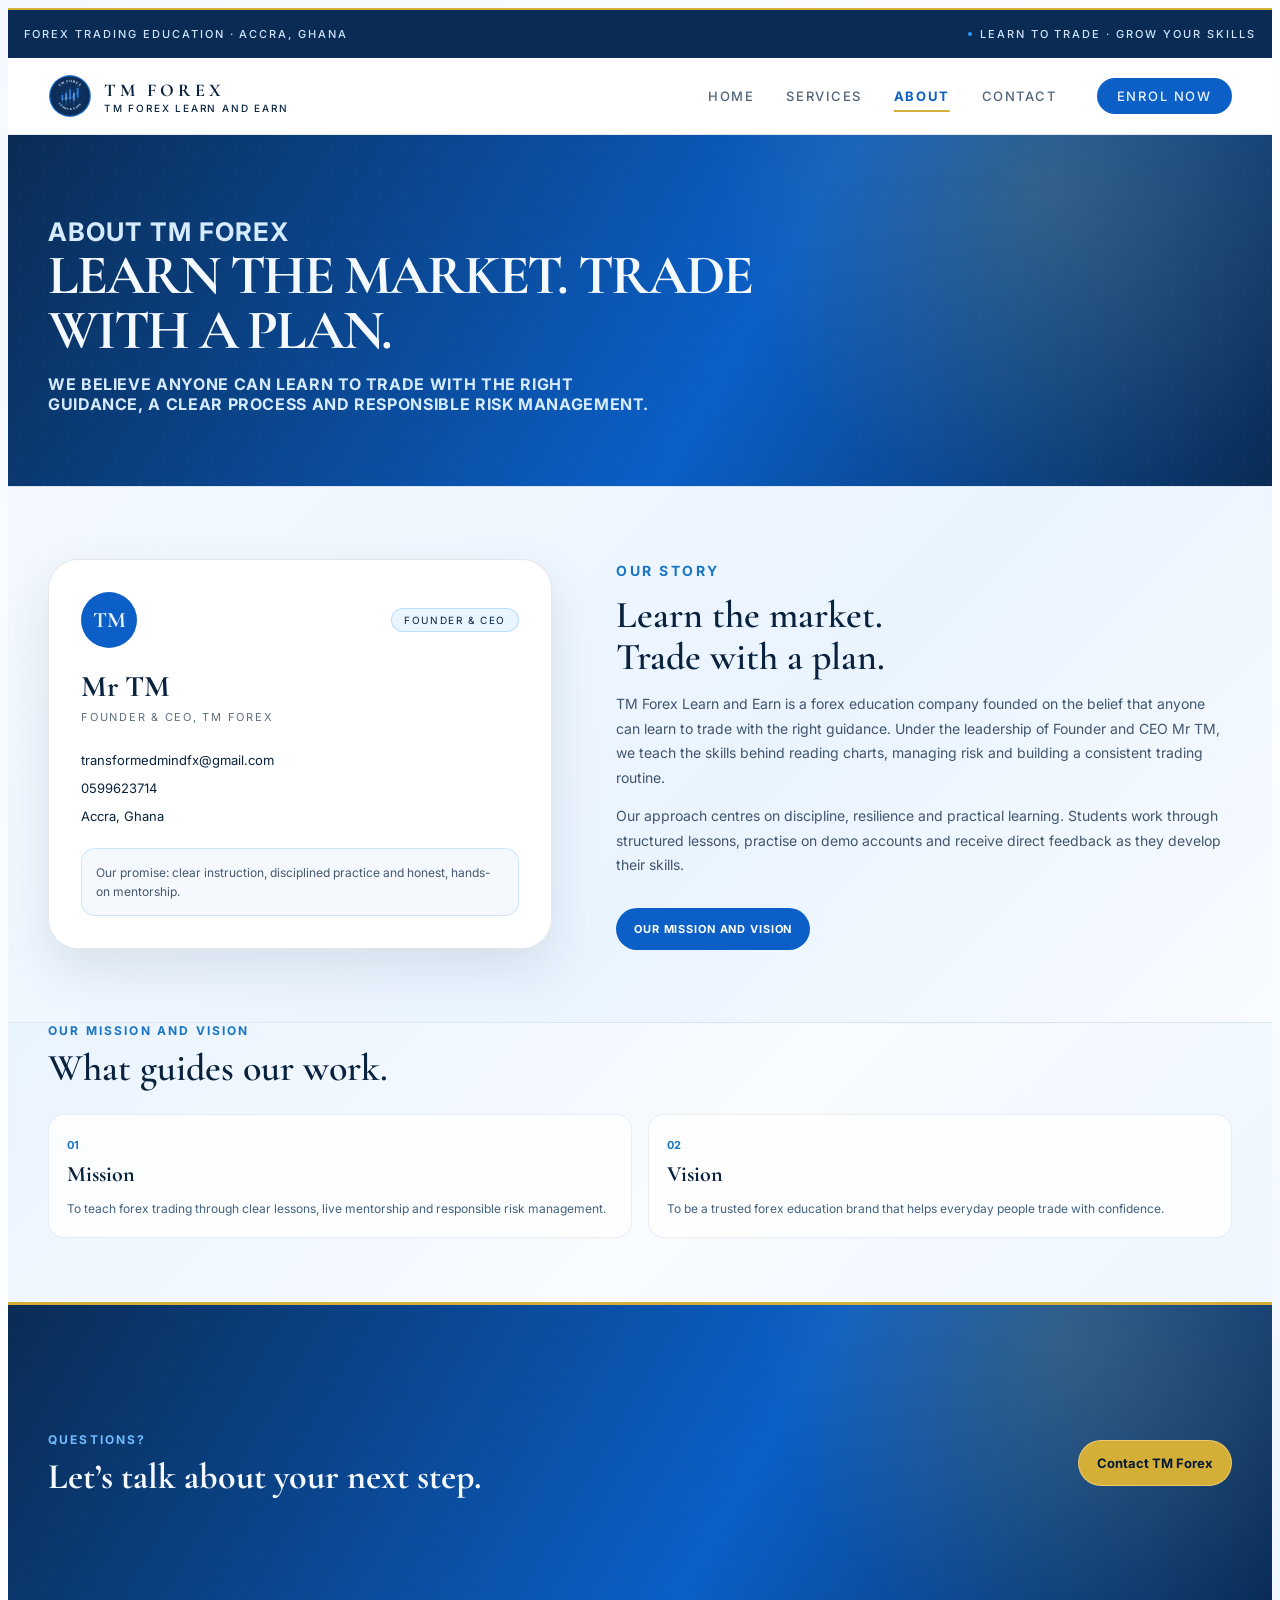
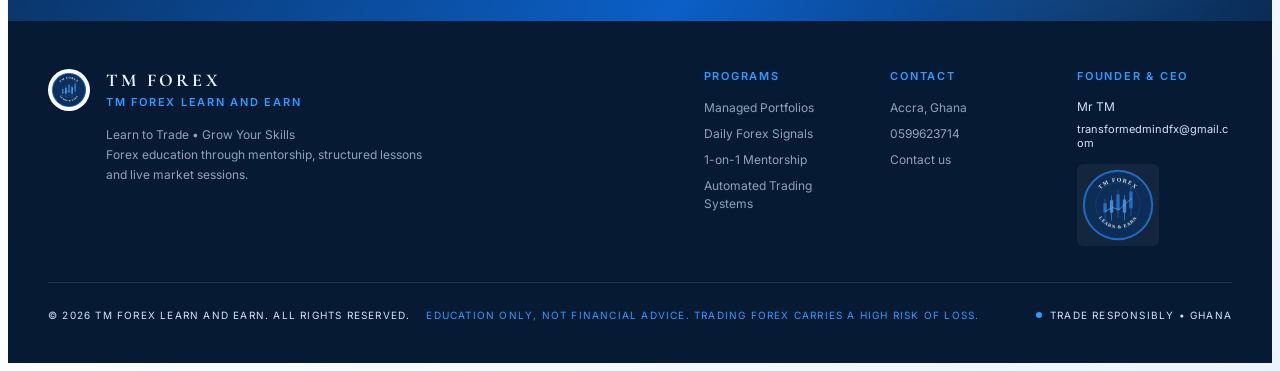
==== about.html @ 48d19f77 "Add files via upload" ====
<!doctype html>
<html lang="en">
<head>
  <meta charset="utf-8">
  <meta name="viewport" content="width=device-width, initial-scale=1">
  <meta name="description" content="Learn about TM Forex Learn and Earn, its mission and founder Mr TM.">
  <title>About TM Forex Learn and Earn</title>
  <link rel="preconnect" href="https://fonts.googleapis.com">
  <link rel="preconnect" href="https://fonts.gstatic.com" crossorigin>
  <link href="https://fonts.googleapis.com/css2?family=Cormorant+Garamond:wght@400;500;600;700&family=Inter:wght@400;500;600;700&display=swap" rel="stylesheet">
  <link rel="stylesheet" href="tm-forex-learn-and-earn.css">
</head>
<body class="tm-page tm-about-page">
  <div class="tm-page-topline">
    <span>Forex Trading Education · Accra, Ghana</span>
    <span class="tm-page-tagline">Learn to Trade · Grow Your Skills</span>
  </div>
  <header class="tm-page-header">
    <div class="tm-page-header-inner">
      <a class="tm-page-brand" href="tm-forex-learn-and-earn_1790678445563.html">
        <img src="tm-forex-logo.svg" alt="TM Forex logo">
        <span class="tm-page-brand-copy">
          <strong>TM FOREX</strong>
          <span>TM Forex Learn and Earn</span>
        </span>
      </a>
      <nav class="tm-page-nav" aria-label="Main navigation">
        <a href="tm-forex-learn-and-earn_1790678445563.html">Home</a>
        <a href="services.html">Services</a>
        <a href="about.html" aria-current="page">About</a>
        <a href="contact.html">Contact</a>
        <a class="tm-page-enrol" href="tm-forex-learn-and-earn_1790678445563.html#contact">Enrol Now</a>
      </nav>
      <details class="tm-mobile-menu">
        <summary aria-label="Open navigation">
          <span></span><span></span><span></span>
        </summary>
        <nav aria-label="Mobile navigation">
          <a href="tm-forex-learn-and-earn_1790678445563.html">Home</a>
          <a href="services.html">Services</a>
          <a href="about.html" aria-current="page">About</a>
          <a href="contact.html">Contact</a>
          <a href="tm-forex-learn-and-earn_1790678445563.html#contact">Enrol Now</a>
        </nav>
      </details>
    </div>
  </header>
  <main>
    <section class="tm-page-hero">
      <div class="tm-page-hero-inner">
        <p class="tm-page-kicker">About TM Forex</p>
        <h1>Learn the market. Trade with a plan.</h1>
        <p>We believe anyone can learn to trade with the right guidance, a clear process and responsible risk management.</p>
      </div>
    </section>
    <section class="tm-about-band" aria-labelledby="about-heading">
      <div class="tm-about-layout">
        <article class="tm-founder-card">
          <div class="tm-founder-topline">
            <span class="tm-founder-avatar">TM</span>
            <span class="tm-founder-tag">Founder &amp; CEO</span>
          </div>
          <h2>Mr TM</h2>
          <p class="tm-founder-role">Founder &amp; CEO, TM Forex</p>
          <div class="tm-founder-details">
            <a href="https://mail.google.com/mail/?view=cm&amp;fs=1&amp;to=transformedmindfx%40gmail.com" target="_blank" rel="noopener noreferrer">transformedmindfx@gmail.com</a>
            <a href="tel:+233599623714">0599623714</a>
            <span>Accra, Ghana</span>
          </div>
          <p class="tm-founder-promise">Our promise: clear instruction, disciplined practice and honest, hands-on mentorship.</p>
        </article>
        <div class="tm-about-copy">
          <p class="tm-page-kicker">Our story</p>
          <h2 class="tm-page-section-heading" id="about-heading">Learn the market.<br>Trade with a plan.</h2>
          <p>TM Forex Learn and Earn is a forex education company founded on the belief that anyone can learn to trade with the right guidance. Under the leadership of Founder and CEO Mr TM, we teach the skills behind reading charts, managing risk and building a consistent trading routine.</p>
          <p>Our approach centres on discipline, resilience and practical learning. Students work through structured lessons, practise on demo accounts and receive direct feedback as they develop their skills.</p>
          <a class="tm-about-mission-link" href="#mission-vision">Our Mission and Vision</a>
        </div>
      </div>
    </section>
    <section class="tm-about-values-band" id="mission-vision" aria-labelledby="mission-vision-heading">
      <div class="tm-about-values-inner">
        <p class="tm-page-kicker">Our mission and vision</p>
        <h2 class="tm-page-section-heading" id="mission-vision-heading">What guides our work.</h2>
        <div class="tm-about-values">
          <article class="tm-about-value">
            <span>01</span>
            <h3>Mission</h3>
            <p>To teach forex trading through clear lessons, live mentorship and responsible risk management.</p>
          </article>
          <article class="tm-about-value">
            <span>02</span>
            <h3>Vision</h3>
            <p>To be a trusted forex education brand that helps everyday people trade with confidence.</p>
          </article>
        </div>
      </div>
    </section>
    <section class="tm-page-contact">
      <div class="tm-page-contact-inner">
        <div>
          <p class="tm-page-kicker">Questions?</p>
          <h2>Let’s talk about your next step.</h2>
        </div>
        <a class="tm-page-cta" href="tm-forex-learn-and-earn_1790678445563.html#contact">Contact TM Forex</a>
      </div>
    </section>
  </main>
  <footer class="tm-page-footer">
    <div class="tm-footer-inner">
      <div class="tm-footer-main">
        <div class="tm-footer-brand">
          <div class="tm-footer-brand-mark"><img src="tm-forex-logo.svg" alt="TM Forex"></div>
          <div>
            <div class="tm-footer-brand-name">TM FOREX</div>
            <div class="tm-footer-brand-subtitle">TM Forex Learn and Earn</div>
            <p>Learn to Trade • Grow Your Skills<br>Forex education through mentorship, structured lessons and live market sessions.</p>
          </div>
        </div>
        <div class="tm-footer-columns">
          <div>
            <h2>Programs</h2>
            <ul>
              <li>Managed Portfolios</li>
              <li>Daily Forex Signals</li>
              <li>1-on-1 Mentorship</li>
              <li>Automated Trading Systems</li>
            </ul>
          </div>
          <div>
            <h2>Contact</h2>
            <ul>
              <li>Accra, Ghana</li>
              <li><a href="tel:+233599623714">0599623714</a></li>
              <li><a href="contact.html">Contact us</a></li>
            </ul>
          </div>
          <div class="tm-footer-founder">
            <h2>Founder &amp; CEO</h2>
            <div>Mr TM</div>
            <div class="tm-footer-email"><a href="https://mail.google.com/mail/?view=cm&amp;fs=1&amp;to=transformedmindfx%40gmail.com" target="_blank" rel="noopener noreferrer">transformedmindfx@gmail.com</a></div>
            <a class="tm-footer-logo-tile" href="tm-forex-learn-and-earn_1790678445563.html#contact" aria-label="Contact TM Forex"><img src="tm-forex-logo.svg" alt="TM Forex logo"></a>
          </div>
        </div>
      </div>
      <div class="tm-footer-bottom">
        <div class="tm-footer-legal">
          <span>© 2026 TM Forex Learn and Earn. All Rights Reserved.</span>
          <span class="tm-footer-disclaimer">Education only, not financial advice. Trading forex carries a high risk of loss.</span>
        </div>
        <div class="tm-footer-responsibility"><span></span>Trade responsibly • Ghana</div>
      </div>
    </div>
  </footer>
  <script src="tm-forex-learn-and-earn.js"></script>
</body>
</html>
---- tm-forex-learn-and-earn.css ----
:root {
  --tm-navy: #071a33;
  --tm-blue: #0b5fc7;
  --tm-electric: #2d9bff;
  --tm-ink: #09233f;
  --tm-pale-blue: #eef6ff;
  --tm-soft-blue: #cfe4fb;
  --tm-info-blue: #0a2c54;
  --tm-gold: #d4af37;
}

html {
  scroll-behavior: smooth;
}

body {
  background: #ffffff;
  color: var(--tm-ink);
  overflow-x: hidden;
}

/* Dark navy / blue remap for the exported Tailwind classes. */
[class*="bg-[#5C1A2A]"] {
  background-color: var(--tm-blue) !important;
}

[class*="bg-[#1A080C]"] {
  background-color: var(--tm-info-blue) !important;
}

[class*="bg-[#14070A]"] {
  background-color: var(--tm-navy) !important;
}

[class*="bg-[#D4AF37]"] {
  background-color: var(--tm-electric) !important;
}

[class*="bg-[#25D366]"] {
  background-color: #25d366 !important;
}

[class*="bg-[#F9EEDB]"] {
  background-color: var(--tm-pale-blue) !important;
}

[class*="bg-[#FFFBF5]"] {
  background-color: #ffffff !important;
}

#root > div > section:first-of-type {
  background-color: var(--tm-info-blue) !important;
}

#root > div > section:first-of-type [class*="text-[#2B1116]"],
#root > div > section:first-of-type [class*="text-[#5C1A2A]"],
#root > div > section:first-of-type [class*="text-[#8A5A3A]"] {
  color: #e8f3ff !important;
}

#root > div > section:first-of-type [class*="max-w-[380px]"] [class*="text-[#5C1A2A]"] {
  color: var(--tm-ink) !important;
}

[class*="text-[#5C1A2A]"] {
  color: var(--tm-ink) !important;
}

[class*="text-[#D4AF37]"] {
  color: var(--tm-electric) !important;
}

[class*="text-[#EADCC2]"] {
  color: var(--tm-soft-blue) !important;
}

[class*="text-[#E8D5B0]"] {
  color: var(--tm-soft-blue) !important;
}

[class*="text-[#F5E6C8]"] {
  color: #e8f3ff !important;
}

[class*="text-[#FFFAF0]"] {
  color: #ffffff !important;
}

[class*="text-[#8A5A3A]"] {
  color: #2c6da9 !important;
}

[class*="text-[#2B1116]"] {
  color: var(--tm-ink) !important;
}

[class*="bg-[#D4AF37]"][class*="text-[#2B1116]"] {
  color: #ffffff !important;
}

[class*="border-[#5C1A2A]"] {
  border-color: rgba(11, 95, 199, 0.2) !important;
}

[class*="border-[#D4AF37]"] {
  border-color: rgba(45, 155, 255, 0.3) !important;
}

[class*="from-[#D4AF37]"] {
  --tw-gradient-from: rgba(45, 155, 255, 0.48) var(--tw-gradient-from-position) !important;
}

[class*="via-[#5C1A2A]"] {
  --tw-gradient-via: rgba(11, 95, 199, 0.14) var(--tw-gradient-via-position) !important;
}

[class*="hover:bg-[#3F1220]"]:hover,
[class*="hover:bg-[#E6C45A]"]:hover {
  background-color: var(--tm-blue) !important;
}

[class*="hover:bg-[#20bd5a]"]:hover {
  background-color: #20bd5a !important;
}

a[href*="wa.me"] {
  background-color: #25d366 !important;
  color: #ffffff !important;
}

a[href*="wa.me"]:hover {
  background-color: #20bd5a !important;
}

.tm-email-link {
  color: inherit;
  text-decoration: underline;
  text-decoration-color: rgba(45, 155, 255, 0.55);
  text-underline-offset: 3px;
}

.tm-email-link:hover {
  color: var(--tm-blue);
}

[style*="radial-gradient"] {
  background-image: radial-gradient(#2d9bff 1px, transparent 1px) !important;
}

/* Live date/time badge inserted into the top information bar. */
.tm-live-clock {
  display: inline-flex;
  align-items: center;
  gap: 0.5rem;
  flex-shrink: 0;
  color: #e8f3ff;
  font-size: 10px;
  letter-spacing: 0.1em;
  line-height: 1.2;
  white-space: nowrap;
}

.tm-live-clock::before {
  content: "";
  width: 6px;
  height: 6px;
  flex: 0 0 6px;
  border-radius: 999px;
  background: #55c2ff;
  box-shadow: 0 0 0 4px rgba(85, 194, 255, 0.12);
}

.tm-live-clock-date {
  opacity: 0.72;
}

.tm-live-clock-time {
  color: #ffffff;
  font-variant-numeric: tabular-nums;
}

.tm-live-clock-zone {
  opacity: 0.6;
}

/* Scroll reveal */
.tm-reveal,
.tm-reveal-card {
  opacity: 0;
  transform: translateY(26px);
  transition:
    opacity 700ms ease,
    transform 700ms cubic-bezier(.22, 1, .36, 1);
  will-change: opacity, transform;
}

.tm-reveal-card {
  transform: translateY(20px);
  transition-duration: 600ms;
}

.tm-reveal.tm-visible,
.tm-reveal-card.tm-visible {
  opacity: 1;
  transform: translateY(0);
}

[class*="inset-[56px]"] {
  background-color: transparent !important;
  box-shadow: none !important;
}

[class*="md:w-[460px]"] > [class*="inset-"][class*="rounded-full"][class*="border"],
[class*="md:w-[460px]"] > [class*="inset-"][class*="blur-"] {
  display: none !important;
}

#root [class*="-bottom-6"][class*="bg-[#1A080C]"] {
  background-color: var(--tm-soft-blue) !important;
  border-color: var(--tm-electric) !important;
  color: var(--tm-ink) !important;
}

/* Guardrails for narrow screens. */
@media (max-width: 767px) {
  [class*="max-w-[1280px]"] {
    width: 100%;
  }

  [class*="text-[44px]"] {
    font-size: clamp(2.45rem, 13vw, 3.25rem) !important;
  }

  [class*="text-[40px]"],
  [class*="text-[38px]"],
  [class*="text-[36px]"] {
    font-size: clamp(2rem, 10vw, 2.6rem) !important;
  }

  [class*="w-[300px]"],
  [class*="h-[300px]"] {
    width: min(78vw, 300px);
    height: min(78vw, 300px);
  }

  .tm-live-clock {
    gap: 0.35rem;
    font-size: 9px;
    letter-spacing: 0.06em;
  }

  [class*="bg-[#1A080C]"] > span:first-child {
    display: none !important;
  }

  #root > div > [class*="bg-[#1A080C]"] {
    flex-wrap: wrap;
    justify-content: center !important;
    row-gap: 0.35rem;
  }

  #root > div > [class*="bg-[#1A080C]"] > span:nth-child(2) {
    display: flex !important;
  }
}

@media (prefers-reduced-motion: reduce) {
  html {
    scroll-behavior: auto;
  }

  .tm-reveal,
  .tm-reveal-card,
  .tm-reveal.tm-visible,
  .tm-reveal-card.tm-visible {
    opacity: 1;
    transform: none;
    transition: none;
  }
}

.tm-page {
  min-height: 100vh;
  background: linear-gradient(135deg, #ffffff 0%, #f4f8fd 52%, #eaf4ff 100%);
  color: var(--tm-ink);
  font-family: Inter, Arial, sans-serif;
}

.tm-page-topline {
  display: flex;
  justify-content: space-between;
  align-items: center;
  gap: 16px;
  min-height: 36px;
  padding: 8px max(24px, calc((100% - 1120px) / 2));
  background: var(--tm-info-blue);
  color: var(--tm-soft-blue);
  font-size: 11px;
  font-weight: 500;
  letter-spacing: 0.18em;
  text-transform: uppercase;
}

.tm-page-topline a,
.tm-page-nav a,
.tm-page-footer a {
  color: inherit;
  text-decoration: none;
}

.tm-page-header {
  display: flex;
  justify-content: space-between;
  align-items: center;
  gap: 24px;
  max-width: 1120px;
  min-height: 76px;
  margin: 0 auto;
  padding: 14px 24px;
  background: rgba(255, 255, 255, 0.9);
  border-bottom: 1px solid rgba(92, 26, 42, 0.08);
}

.tm-page-brand {
  display: grid;
  gap: 2px;
  color: var(--tm-ink);
  text-decoration: none;
}

.tm-page-brand strong {
  font-family: "Cormorant Garamond", Georgia, serif;
  font-size: 18px;
  font-weight: 700;
  letter-spacing: 0.22em;
  text-transform: uppercase;
}

.tm-page-brand span {
  font-size: 10px;
  letter-spacing: 0.18em;
  text-transform: uppercase;
}

.tm-page-nav {
  display: flex;
  align-items: center;
  flex-wrap: wrap;
  gap: 22px;
  color: var(--tm-ink);
  font-size: 13px;
  font-weight: 500;
  letter-spacing: 0.12em;
  text-transform: uppercase;
}

.tm-page-nav a:hover,
.tm-page-topline a:hover,
.tm-page-footer a:hover {
  color: var(--tm-electric);
}

.tm-page-hero {
  background: var(--tm-info-blue);
  color: #f4f9ff;
}

.tm-page-hero-inner {
  max-width: 1120px;
  margin: 0 auto;
  padding: 72px 24px 78px;
}

.tm-hero-brand {
  display: inline-flex;
  flex-direction: column;
  align-items: center;
  margin: 0 auto 8px;
  color: #f4c970;
  text-align: center;
}

.tm-hero-logo {
  font-family: "Cormorant Garamond", Georgia, serif;
  font-size: 60px;
  font-weight: 700;
  line-height: 0.8;
}

.tm-hero-brand-name {
  font-size: 18px;
  letter-spacing: 0.12em;
  font-weight: 700;
  text-transform: uppercase;
}

.tm-page-kicker {
  margin: 0 0 14px;
  color: #72bcff;
  font-size: 12px;
  font-weight: 700;
  text-transform: uppercase;
}

.tm-page-hero h1 {
  max-width: 980px;
  margin: 0;
  font-family: "Cormorant Garamond", Georgia, serif;
  font-size: clamp(3.2rem, 5vw, 5.2rem);
  font-weight: 700;
  line-height: 0.95;
  letter-spacing: -0.04em;
  text-transform: uppercase;
}

.tm-page-hero p {
  max-width: 820px;
  margin: 18px 0 0;
  color: #d5ebff;
  font-size: clamp(1.2rem, 2vw, 1.8rem);
  line-height: 1.2;
  letter-spacing: 0.04em;
  font-weight: 700;
  text-transform: uppercase;
}

.tm-services-intro {
  margin-bottom: 0;
}

.tm-services-intro h2 {
  width: 100%;
  padding-bottom: 16px;
  border-bottom: 2px solid rgba(10, 44, 84, 0.8);
  font-family: "Cormorant Garamond", Georgia, serif;
  font-size: clamp(2.2rem, 3vw, 3.2rem);
  font-weight: 700;
  line-height: 1.1;
  letter-spacing: -0.03em;
  text-transform: uppercase;
  text-align: center;
}

.tm-service-grid-compact {
  display: grid;
  grid-template-columns: 1fr;
  gap: 18px;
  margin-top: 22px;
  border-top: none;
}

.tm-service-grid-compact .tm-service-item {
  display: grid;
  grid-template-columns: 110px minmax(0, 1fr);
  align-items: center;
  gap: 20px;
  padding: 18px 22px;
  border: 1px solid rgba(92, 26, 42, 0.1);
  border-radius: 18px;
  background: rgba(255, 255, 255, 0.9);
  box-shadow: none;
  transition: transform 220ms ease, box-shadow 220ms ease;
}

.tm-service-grid-compact .tm-service-item:hover {
  transform: translateY(-2px);
  box-shadow: 0 12px 20px rgba(92, 26, 42, 0.04);
}

.tm-service-grid-compact .tm-service-item:nth-child(odd),
.tm-service-grid-compact .tm-service-item:nth-child(even) {
  padding-right: 22px;
  padding-left: 22px;
  border-left: 1px solid rgba(92, 26, 42, 0.1);
}

.tm-service-visual {
  display: flex;
  align-items: center;
  justify-content: center;
  width: 92px;
  height: 92px;
  border-radius: 20px;
  background: rgba(92, 26, 42, 0.03);
  border: 1px solid rgba(92, 26, 42, 0.08);
}

.tm-service-visual svg {
  width: 72px;
  height: 72px;
  display: block;
}

.tm-service-grid-compact .tm-service-item p {
  margin: 0;
  color: #1d2f46;
  font-size: clamp(1rem, 1.5vw, 1.45rem);
  line-height: 1.5;
  font-weight: 500;
}

.tm-services-support {
  max-width: 1120px;
  margin: 0 auto;
  padding: 0 24px 24px;
}

.tm-support-row {
  display: flex;
  align-items: center;
  gap: 18px;
  padding: 24px 26px;
  border-radius: 18px;
  background: #f3f4f5;
  border: 2px solid rgba(15, 32, 52, 0.12);
  box-shadow: 0 10px 20px rgba(9, 35, 63, 0.03);
  text-align: left;
}

.tm-support-clock {
  display: inline-flex;
  align-items: center;
  justify-content: center;
  width: 72px;
  height: 72px;
  border-radius: 50%;
  background: rgba(92, 26, 42, 0.05);
  color: #5c1a2a;
  font-size: 34px;
  line-height: 1;
}

.tm-support-row p {
  margin: 0;
  font-size: clamp(1.1rem, 1.7vw, 1.9rem);
  line-height: 1.35;
  font-weight: 500;
  color: #1d2f46;
}

.tm-support-row p strong {
  font-weight: 700;
}

.tm-services-cta {
  max-width: 1120px;
  margin: 28px auto 0;
  padding: 0 24px 80px;
  text-align: center;
}

.tm-services-cta h2 {
  margin: 0;
  font-family: "Cormorant Garamond", Georgia, serif;
  font-size: clamp(2.4rem, 4vw, 4rem);
  font-weight: 700;
  line-height: 0.95;
  letter-spacing: -0.04em;
  text-transform: uppercase;
  color: #0d1f35;
}

.tm-services-cta p {
  margin: 18px auto 0;
  max-width: 920px;
  font-size: clamp(1.1rem, 1.7vw, 1.6rem);
  line-height: 1.28;
  color: #334d67;
}

.tm-contact-details {
  display: flex;
  flex-wrap: wrap;
  justify-content: center;
  gap: 40px;
  margin-top: 30px;
  padding-top: 26px;
  border-top: 2px solid rgba(10, 44, 84, 0.7);
}

.tm-contact-line {
  display: flex;
  align-items: center;
  text-align: left;
  color: #12253f;
  font-size: clamp(0.95rem, 1.3vw, 1.3rem);
  line-height: 1.35;
  font-weight: 500;
}

.tm-contact-line strong {
  font-size: 1.1em;
  font-weight: 700;
}

.tm-page-cta {
  display: inline-flex;
  align-items: center;
  min-height: 44px;
  margin-top: 28px;
  padding: 0 18px;
  background: var(--tm-electric);
  color: #071a33;
  font-size: 13px;
  font-weight: 700;
  text-decoration: none;
}

.tm-page-content {
  max-width: 1120px;
  margin: 0 auto;
  padding: 64px 24px 80px;
}

.tm-page-section-heading {
  margin: 0;
  font-family: "Cormorant Garamond", Georgia, serif;
  font-size: 38px;
  font-weight: 600;
  line-height: 1.1;
}

.tm-page-lead {
  max-width: 720px;
  margin: 14px 0 36px;
  color: #42617e;
  font-size: 16px;
  line-height: 1.7;
}

.tm-service-grid {
  display: grid;
  grid-template-columns: repeat(2, minmax(0, 1fr));
  border-top: 1px solid #d5e3ef;
}

.tm-service-item {
  min-width: 0;
  padding: 28px 28px 30px 0;
  border-bottom: 1px solid #d5e3ef;
}

.tm-service-item:nth-child(odd) {
  padding-right: 38px;
}

.tm-service-item:nth-child(even) {
  padding-left: 38px;
  border-left: 1px solid #d5e3ef;
}

.tm-service-number {
  color: #1984df;
  font-size: 12px;
  font-weight: 700;
}

.tm-service-item h3 {
  margin: 12px 0 8px;
  font-family: "Cormorant Garamond", Georgia, serif;
  font-size: 26px;
  font-weight: 600;
}

.tm-service-item p,
.tm-service-item li,
.tm-about-copy p,
.tm-about-value p,
.tm-founder-copy p {
  color: #42617e;
  font-size: 14px;
  line-height: 1.7;
}

.tm-service-item ul {
  display: flex;
  flex-wrap: wrap;
  gap: 8px 20px;
  margin: 18px 0 0;
  padding: 0;
  list-style: none;
}

.tm-service-item li::before {
  content: "• ";
  color: #1984df;
}

.tm-about-layout {
  display: grid;
  grid-template-columns: minmax(0, 1.35fr) minmax(220px, 0.65fr);
  gap: 56px;
  align-items: start;
}

.tm-about-copy p:first-child {
  margin-top: 0;
}

.tm-about-values {
  display: grid;
  grid-template-columns: repeat(2, minmax(0, 1fr));
  gap: 32px;
  margin-top: 44px;
  padding-top: 28px;
  border-top: 1px solid #d5e3ef;
}

.tm-about-value h3,
.tm-founder-copy h3 {
  margin: 0;
  font-family: "Cormorant Garamond", Georgia, serif;
  font-size: 25px;
}

.tm-founder {
  padding: 26px;
  background: #eef6ff;
  border-top: 3px solid var(--tm-electric);
}

.tm-founder-label {
  margin: 0 0 10px;
  color: #1876c4;
  font-size: 11px;
  font-weight: 700;
  text-transform: uppercase;
}

.tm-founder-copy p {
  margin-bottom: 0;
}

.tm-page-footer {
  padding: 0;
  background: var(--tm-navy);
  color: var(--tm-soft-blue);
  font-family: Inter, Arial, sans-serif;
  font-size: 12px;
}

.tm-footer-inner {
  max-width: 1280px;
  margin: 0 auto;
  padding: 48px 40px 40px;
}

.tm-footer-main {
  display: grid;
  grid-template-columns: minmax(0, 1.15fr) minmax(0, 1fr);
  gap: 48px;
}

.tm-footer-brand {
  display: flex;
  align-items: flex-start;
  gap: 16px;
}

.tm-footer-brand-mark {
  display: flex;
  flex: 0 0 36px;
  align-items: center;
  justify-content: center;
  width: 36px;
  height: 36px;
  padding: 3px;
  border-radius: 50%;
  background: #fff;
}

.tm-footer-brand-mark img {
  width: 100%;
  height: 100%;
  border-radius: 50%;
  object-fit: contain;
}

.tm-footer-brand-name {
  color: #e8f3ff;
  font-family: "Cormorant Garamond", Georgia, serif;
  font-size: 18px;
  font-weight: 700;
  letter-spacing: 0.18em;
}

.tm-footer-brand-subtitle,
.tm-footer-columns h2 {
  color: var(--tm-electric);
  font-size: 11px;
  font-weight: 600;
  letter-spacing: 0.16em;
  text-transform: uppercase;
}

.tm-footer-brand-subtitle {
  margin-top: 4px;
}

.tm-footer-brand p {
  max-width: 320px;
  margin: 16px 0 0;
  color: rgba(207, 228, 251, 0.68);
  font-size: 12px;
  line-height: 1.65;
}

.tm-footer-columns {
  display: grid;
  grid-template-columns: repeat(3, minmax(0, 1fr));
  gap: 32px;
  color: var(--tm-soft-blue);
}

.tm-footer-columns h2 {
  margin: 0 0 16px;
}

.tm-footer-columns ul {
  display: grid;
  gap: 8px;
  margin: 0;
  padding: 0;
  color: rgba(207, 228, 251, 0.68);
  list-style: none;
  line-height: 1.5;
}

.tm-page-footer a {
  color: inherit;
  text-decoration: none;
}

.tm-page-footer a:hover {
  color: var(--tm-electric);
}

.tm-footer-email {
  margin-top: 8px;
  font-size: 11px;
  overflow-wrap: anywhere;
}

.tm-footer-logo-tile {
  display: inline-flex;
  margin-top: 14px;
  padding: 4px;
  border-radius: 6px;
  background: rgba(255, 255, 255, 0.05);
}

.tm-footer-logo-tile img {
  display: block;
  width: 74px;
  height: 74px;
  object-fit: contain;
  opacity: 0.9;
}

.tm-footer-bottom {
  display: flex;
  justify-content: space-between;
  gap: 16px;
  margin-top: 36px;
  padding-top: 24px;
  border-top: 1px solid rgba(255, 255, 255, 0.1);
  font-size: 10px;
  letter-spacing: 0.12em;
  line-height: 1.6;
  text-transform: uppercase;
}

.tm-footer-legal {
  display: flex;
  flex-wrap: wrap;
  gap: 8px 16px;
}

.tm-footer-disclaimer {
  color: var(--tm-electric);
}

.tm-footer-responsibility {
  display: flex;
  flex: 0 0 auto;
  align-items: center;
  gap: 8px;
}

.tm-footer-responsibility span {
  width: 6px;
  height: 6px;
  border-radius: 50%;
  background: var(--tm-electric);
}

@media (max-width: 700px) {
  .tm-page-header {
    align-items: flex-start;
    flex-direction: column;
    gap: 14px;
    padding-top: 18px;
    padding-bottom: 18px;
  }

  .tm-page-nav {
    gap: 12px 18px;
  }

  .tm-page-hero-inner {
    padding-top: 52px;
    padding-bottom: 58px;
  }

  .tm-page-hero h1 {
    font-size: 40px;
  }

  .tm-page-section-heading {
    font-size: 32px;
  }

  .tm-service-grid,
  .tm-about-layout,
  .tm-about-values {
    grid-template-columns: 1fr;
  }

  .tm-service-item,
  .tm-service-item:nth-child(odd),
  .tm-service-item:nth-child(even) {
    padding: 24px 0;
    border-left: 0;
  }

  .tm-about-layout {
    gap: 32px;
  }

  .tm-about-values {
    gap: 20px;
  }

  .tm-footer-inner {
    padding: 40px 24px 28px;
  }

  .tm-footer-main {
    grid-template-columns: 1fr;
    gap: 36px;
  }

  .tm-footer-columns {
    grid-template-columns: repeat(2, minmax(0, 1fr));
    gap: 28px 20px;
  }

  .tm-footer-founder {
    grid-column: 1 / -1;
  }

  .tm-footer-bottom {
    flex-direction: column;
    margin-top: 32px;
  }
}

.tm-page-topline {
  min-height: 32px;
  padding: 8px 16px;
  border-top: 2px solid var(--tm-gold);
  letter-spacing: 0.18em;
  text-transform: uppercase;
}

.tm-page-tagline::before {
  content: "";
  display: inline-block;
  width: 4px;
  height: 4px;
  margin: 0 8px 2px 0;
  border-radius: 50%;
  background: var(--tm-electric);
}

.tm-page-header {
  position: sticky;
  top: 0;
  z-index: 50;
  display: block;
  max-width: none;
  min-height: 0;
  margin: 0;
  padding: 0;
  background: rgba(255, 255, 255, 0.92);
  border-bottom: 1px solid rgba(9, 35, 63, 0.1);
  backdrop-filter: blur(16px);
}

.tm-page-header-inner {
  display: flex;
  justify-content: space-between;
  align-items: center;
  gap: 24px;
  max-width: 1280px;
  height: 76px;
  margin: 0 auto;
  padding: 0 40px;
}

.tm-page-brand {
  display: flex;
  flex-direction: column;
  gap: 2px;
  line-height: 1;
}

.tm-page-brand strong {
  font-family: "Cormorant Garamond", Georgia, serif;
  font-size: 18px;
  font-weight: 700;
  letter-spacing: 0.22em;
}

.tm-page-brand span {
  margin-top: 2px;
  font-size: 10px;
  font-weight: 500;
  letter-spacing: 0.18em;
  text-transform: uppercase;
}

.tm-page-brand {
  flex-direction: row;
  align-items: center;
  gap: 12px;
}

.tm-page-brand img {
  width: 44px;
  height: 44px;
  flex: 0 0 44px;
  object-fit: contain;
}

@keyframes tm-logo-slide {
  0% {
    transform: translateX(-8px) rotate(-4deg);
  }
  50% {
    transform: translateX(8px) rotate(4deg);
  }
  100% {
    transform: translateX(-8px) rotate(-4deg);
  }
}

[data-tm-center-logo] {
  display: block;
  transform-origin: center;
  filter: drop-shadow(0 18px 30px rgba(0, 0, 0, 0.2));
  animation: tm-logo-slide 8s ease-in-out infinite;
}

.tm-page-brand-copy {
  display: grid;
  gap: 2px;
  min-width: 0;
  white-space: nowrap;
}

.tm-page-nav {
  display: flex;
  align-items: center;
  justify-content: flex-end;
  flex-wrap: nowrap;
  gap: 32px;
  color: rgba(9, 35, 63, 0.7);
  font-size: 13px;
  font-weight: 500;
  letter-spacing: 0.12em;
  text-transform: uppercase;
  white-space: nowrap;
}

.tm-page-nav a:hover {
  color: var(--tm-blue);
}

.tm-page-nav a[aria-current="page"]:not(.tm-page-enrol) {
  color: var(--tm-blue);
  font-weight: 700;
  text-decoration: underline;
  text-decoration-color: var(--tm-gold);
  text-decoration-thickness: 2px;
  text-underline-offset: 9px;
}

.tm-page-nav .tm-page-enrol {
  margin-left: 8px;
  padding: 10px 20px;
  border-radius: 999px;
  background: var(--tm-blue);
  color: #e8f3ff;
  letter-spacing: 0.14em;
}

.tm-page-nav .tm-page-enrol:hover {
  background: var(--tm-info-blue);
  color: #fff;
}

.tm-mobile-menu {
  display: none;
}

.tm-page-hero {
  position: relative;
  overflow: hidden;
  background:
    radial-gradient(circle at 82% 14%, rgba(212, 175, 55, 0.2), transparent 30%),
    linear-gradient(120deg, #0a2c54 0%, #0b5fc7 58%, #0a2c54 100%);
}

.tm-page-hero::before {
  position: absolute;
  inset: 0;
  background-image: radial-gradient(rgba(114, 188, 255, 0.28) 1px, transparent 1px);
  background-size: 24px 24px;
  content: "";
  opacity: 0.2;
  pointer-events: none;
}

.tm-page-hero-inner {
  position: relative;
  max-width: 1280px;
  padding: 64px 40px 72px;
}

.tm-page-kicker {
  margin: 0 0 12px;
  letter-spacing: 0.18em;
}

.tm-page-hero h1 {
  max-width: 760px;
  font-size: 44px;
  line-height: 0.98;
}

.tm-page-hero p:not(.tm-page-kicker) {
  max-width: 620px;
  margin-top: 18px;
  font-size: 16px;
}

.tm-page-content {
  max-width: 1280px;
  padding: 80px 40px;
}

.tm-section-intro {
  display: flex;
  justify-content: space-between;
  align-items: flex-end;
  gap: 32px;
  margin-bottom: 52px;
}

.tm-section-intro .tm-page-kicker {
  color: #1876c4;
}

.tm-page-section-heading {
  font-size: 38px;
}

.tm-page-lead {
  max-width: 520px;
  margin: 0;
  color: rgba(9, 35, 63, 0.7);
  font-size: 15px;
}

.tm-service-grid {
  grid-template-columns: repeat(2, minmax(0, 1fr));
  gap: 24px 32px;
  border: 0;
}

.tm-service-item {
  min-height: 300px;
  padding: 28px;
  border: 1px solid rgba(9, 35, 63, 0.1);
  border-radius: 28px;
  background: #fff;
  transition: border-color 180ms ease, box-shadow 180ms ease, transform 180ms ease;
}

.tm-service-item:hover {
  transform: translateY(-2px);
  border-color: rgba(45, 155, 255, 0.5);
  box-shadow: 0 20px 48px rgba(9, 35, 63, 0.08);
}

.tm-service-item:nth-child(odd),
.tm-service-item:nth-child(even) {
  padding: 28px;
  border-left: 1px solid rgba(9, 35, 63, 0.1);
}

.tm-service-number {
  display: flex;
  align-items: center;
  justify-content: center;
  width: 56px;
  height: 56px;
  border-radius: 16px;
  background: var(--tm-blue);
  color: #e8f3ff;
  font-size: 15px;
  font-weight: 700;
}

.tm-service-item h3 {
  margin-top: 22px;
  color: var(--tm-ink);
  font-size: 26px;
}

.tm-service-item p {
  margin: 10px 0 0;
  color: rgba(9, 35, 63, 0.7);
  font-size: 14px;
}

.tm-service-item ul {
  gap: 8px;
  margin-top: 20px;
}

.tm-service-item li {
  padding: 6px 10px;
  border: 1px solid rgba(9, 35, 63, 0.1);
  border-radius: 999px;
  background: #f5f9fd;
  color: rgba(9, 35, 63, 0.75);
  font-size: 11px;
}

.tm-service-item li::before {
  content: none;
}

.tm-about-band {
  border-top: 1px solid rgba(9, 35, 63, 0.08);
  border-bottom: 1px solid rgba(9, 35, 63, 0.08);
  background: linear-gradient(135deg, #f4f9ff 0%, #eaf4ff 58%, #f8fbff 100%);
}

.tm-about-page {
  background: linear-gradient(135deg, #f4f9ff 0%, #ffffff 54%, #eaf4ff 100%);
}

.tm-about-layout {
  display: grid;
  grid-template-columns: minmax(0, 0.9fr) minmax(0, 1.1fr);
  align-items: center;
  gap: 64px;
  max-width: 1280px;
  margin: 0 auto;
  padding: 72px 40px;
}

.tm-founder-card {
  padding: 32px;
  border: 1px solid rgba(9, 35, 63, 0.1);
  border-radius: 30px;
  background: #fff;
  box-shadow: 0 20px 50px rgba(9, 35, 63, 0.1);
}

.tm-founder-topline {
  display: flex;
  align-items: center;
  justify-content: space-between;
  gap: 16px;
}

.tm-founder-avatar {
  display: flex;
  align-items: center;
  justify-content: center;
  width: 56px;
  height: 56px;
  border-radius: 50%;
  background: var(--tm-blue);
  color: #e8f3ff;
  font-family: "Cormorant Garamond", Georgia, serif;
  font-size: 22px;
  font-weight: 700;
}

.tm-founder-tag {
  padding: 5px 12px;
  border: 1px solid rgba(45, 155, 255, 0.25);
  border-radius: 999px;
  background: rgba(45, 155, 255, 0.1);
  color: var(--tm-ink);
  font-size: 10px;
  letter-spacing: 0.16em;
  text-transform: uppercase;
}

.tm-founder-card h2 {
  margin: 24px 0 0;
  font-family: "Cormorant Garamond", Georgia, serif;
  font-size: 30px;
  line-height: 1;
}

.tm-founder-role {
  margin: 8px 0 0;
  color: rgba(9, 35, 63, 0.65);
  font-size: 11px;
  letter-spacing: 0.16em;
  text-transform: uppercase;
}

.tm-founder-details {
  display: grid;
  gap: 12px;
  margin-top: 28px;
  font-size: 13px;
}

.tm-founder-details a {
  color: var(--tm-ink);
  text-decoration: none;
}

.tm-founder-promise {
  margin: 24px 0 0;
  padding: 14px;
  border: 1px solid rgba(45, 155, 255, 0.2);
  border-radius: 14px;
  background: #f5f9fd;
  color: rgba(9, 35, 63, 0.75);
  font-size: 12px;
  line-height: 1.6;
}

.tm-about-copy > .tm-page-kicker {
  color: #1876c4;
}

.tm-about-copy > p:not(.tm-page-kicker) {
  color: rgba(9, 35, 63, 0.76);
  font-size: 14px;
  line-height: 1.75;
}

.tm-about-values {
  gap: 16px;
  margin-top: 30px;
  padding-top: 24px;
  border: 0;
}

.tm-about-mission-link {
  display: inline-flex;
  align-items: center;
  min-height: 42px;
  margin-top: 16px;
  padding: 0 18px;
  border-radius: 999px;
  background: var(--tm-blue);
  color: #fff;
  font-size: 11px;
  font-weight: 700;
  letter-spacing: 0.08em;
  text-decoration: none;
  text-transform: uppercase;
}

.tm-about-mission-link:hover {
  background: var(--tm-electric);
}

.tm-about-values-band {
  background: linear-gradient(135deg, #eaf4ff 0%, #f8fbff 55%, #eef6ff 100%);
}

.tm-about-values-inner {
  max-width: 1280px;
  margin: 0 auto;
  padding: 0 40px 64px;
}

.tm-about-values-inner > .tm-page-kicker {
  margin: 0 0 10px;
  color: #1876c4;
}

.tm-about-values-inner > h2 {
  margin-bottom: 24px;
}

.tm-about-values-band .tm-about-values {
  margin-top: 0;
  padding-top: 0;
}

.tm-about-value {
  padding: 18px;
  border: 1px solid rgba(9, 35, 63, 0.08);
  border-radius: 16px;
  background: rgba(255, 255, 255, 0.8);
}

.tm-about-value > span {
  color: #1876c4;
  font-size: 11px;
  font-weight: 700;
}

.tm-about-value h3 {
  margin-top: 8px;
  font-size: 22px;
}

.tm-about-value p {
  margin-bottom: 0;
  font-size: 12px;
}

.tm-page-contact {
  background:
    radial-gradient(circle at 84% 12%, rgba(212, 175, 55, 0.2), transparent 28%),
    linear-gradient(120deg, #0a2c54 0%, #0b5fc7 58%, #0a2c54 100%);
  color: #f4f9ff;
  border-top: 3px solid #d4af37;
}

.tm-page-contact-inner {
  display: flex;
  justify-content: space-between;
  align-items: center;
  gap: 24px;
  max-width: 1280px;
  min-height: 220px;
  margin: 0 auto;
  padding: 48px 40px;
}

.tm-page-contact .tm-page-kicker {
  color: #72bcff;
}

.tm-page-contact h2 {
  margin: 0;
  font-family: "Cormorant Garamond", Georgia, serif;
  font-size: 36px;
  line-height: 1;
}

.tm-page-contact .tm-page-cta {
  flex-shrink: 0;
  margin: 0;
  border-radius: 999px;
  border: 1px solid rgba(240, 204, 115, 0.9);
  background: #d4af37;
  color: #071a33;
}

@media (min-width: 768px) {
  .tm-page-hero h1 {
    font-size: 56px;
  }
}

@media (max-width: 980px) {
  .tm-page-header-inner {
    gap: 16px;
    padding: 0 20px;
  }

  .tm-page-nav {
    gap: 12px 16px;
    font-size: 11px;
    letter-spacing: 0.1em;
  }

  .tm-page-brand strong {
    letter-spacing: 0.16em;
  }

  .tm-page-brand span {
    letter-spacing: 0.12em;
  }
}

@media (max-width: 767px) {
  header {
    position: relative;
  }

  header > div {
    position: relative;
    min-height: 76px;
    padding: 0 16px;
  }

  header button {
    display: flex !important;
    align-items: center;
    justify-content: center;
    width: 42px;
    height: 42px;
    padding: 0;
    border: 1px solid rgba(92, 26, 42, 0.15);
    border-radius: 50%;
    background: rgba(255, 255, 255, 0.7);
    box-shadow: 0 8px 18px rgba(92, 26, 42, 0.08);
    cursor: pointer;
  }

  header button > div {
    display: flex;
    flex-direction: column;
    gap: 4px;
    width: 18px;
  }

  header button span {
    display: block;
    width: 100%;
    height: 2px;
    border-radius: 999px;
    background: var(--tm-ink);
  }

  header nav {
    position: absolute;
    top: calc(100% + 8px);
    right: 12px;
    left: 12px;
    z-index: 60;
    display: none;
    grid-template-columns: 1fr;
    gap: 4px;
    padding: 10px;
    border: 1px solid rgba(92, 26, 42, 0.12);
    border-radius: 18px;
    background: rgba(255, 255, 255, 0.98);
    box-shadow: 0 18px 46px rgba(92, 26, 42, 0.14);
  }

  header nav a {
    padding: 12px 14px;
    border-radius: 12px;
    font-size: 11px;
    letter-spacing: 0.12em;
    text-decoration: none;
    text-transform: uppercase;
  }

  .tm-page-topline {
    justify-content: center;
  }

  .tm-page-topline > span:first-child {
    display: none;
  }

  .tm-page-header-inner {
    height: 76px;
    padding: 0 24px;
  }

  .tm-page-nav {
    display: none;
  }

  .tm-mobile-menu {
    position: relative;
    display: block;
  }

  .tm-mobile-menu summary {
    display: flex;
    align-items: center;
    justify-content: center;
    flex-direction: column;
    gap: 4px;
    width: 40px;
    height: 40px;
    border: 1px solid rgba(9, 35, 63, 0.2);
    border-radius: 50%;
    list-style: none;
    cursor: pointer;
  }

  .tm-mobile-menu summary::-webkit-details-marker {
    display: none;
  }

  .tm-mobile-menu summary span {
    width: 16px;
    height: 1.5px;
    background: var(--tm-ink);
  }

  .tm-mobile-menu nav {
    position: absolute;
    top: 48px;
    right: 0;
    z-index: 60;
    display: grid;
    gap: 2px;
    width: min(280px, calc(100vw - 48px));
    padding: 8px;
    border: 1px solid rgba(9, 35, 63, 0.12);
    background: #fff;
    box-shadow: 0 16px 40px rgba(9, 35, 63, 0.14);
  }

  .tm-mobile-menu nav a {
    padding: 12px;
    color: var(--tm-ink);
    font-size: 12px;
    letter-spacing: 0.12em;
    text-decoration: none;
    text-transform: uppercase;
  }

  .tm-mobile-menu nav a:hover {
    background: #eef6ff;
  }

  .tm-mobile-menu nav a[aria-current="page"] {
    background: rgba(212, 175, 55, 0.14);
    box-shadow: inset 2px 0 0 var(--tm-gold);
    color: var(--tm-ink);
    font-weight: 700;
  }

  .tm-page-hero-inner {
    padding: 56px 24px 64px;
  }

  .tm-page-hero h1 {
    font-size: 40px;
  }

  .tm-page-content {
    padding: 64px 24px;
  }

  .tm-section-intro {
    align-items: flex-start;
    flex-direction: column;
    gap: 16px;
    margin-bottom: 32px;
  }

  .tm-page-section-heading {
    font-size: 32px;
  }

  .tm-service-grid {
    grid-template-columns: 1fr;
    gap: 16px;
  }

  .tm-service-item,
  .tm-service-item:nth-child(odd),
  .tm-service-item:nth-child(even) {
    min-height: 0;
    padding: 24px;
    border-left: 1px solid rgba(9, 35, 63, 0.1);
  }

  .tm-about-layout {
    grid-template-columns: 1fr;
    gap: 36px;
    padding: 56px 24px;
  }

  .tm-about-values-inner {
    padding: 0 24px 48px;
  }

  .tm-founder-card {
    padding: 24px;
  }

  .tm-about-values {
    grid-template-columns: 1fr;
    gap: 12px;
  }

  .tm-page-contact-inner {
    align-items: flex-start;
    flex-direction: column;
    justify-content: center;
    min-height: 0;
    padding: 48px 24px;
  }

  .tm-page-contact h2 {
    font-size: 30px;
  }
}

.tm-clarity-section {
  margin-top: 60px;
  overflow: hidden;
  background: #0a2c54;
  color: #f4f9ff;
}

.tm-clarity-inner {
  display: grid;
  grid-template-columns: minmax(0, 1fr) minmax(0, 0.95fr);
  align-items: center;
  gap: 72px;
  max-width: 1280px;
  margin: 0 auto;
  padding: 80px 40px;
}

.tm-journal-card {
  width: 100%;
  max-width: 480px;
  min-height: 320px;
  margin: 0 auto;
  padding: 22px;
  border: 1px solid rgba(114, 188, 255, 0.16);
  background: #123251;
  box-shadow: 16px 18px 0 rgba(4, 20, 38, 0.5);
}

.tm-journal-top,
.tm-journal-bottom {
  display: flex;
  align-items: center;
  justify-content: space-between;
  gap: 16px;
}

.tm-journal-top {
  padding-bottom: 12px;
  border-bottom: 1px solid rgba(207, 228, 251, 0.12);
  color: #cfe4fb;
  font-size: 10px;
  letter-spacing: 0.16em;
  text-transform: uppercase;
}

.tm-journal-top span:last-child {
  color: rgba(207, 228, 251, 0.6);
}

.tm-journal-chart {
  position: relative;
  height: 190px;
  margin-top: 18px;
  border-bottom: 1px solid rgba(207, 228, 251, 0.2);
  background-image:
    linear-gradient(rgba(207, 228, 251, 0.08) 1px, transparent 1px),
    linear-gradient(90deg, rgba(207, 228, 251, 0.06) 1px, transparent 1px);
  background-size: 100% 48px, 52px 100%;
}

.tm-journal-bars {
  position: absolute;
  inset: 14px 8px 0;
  display: flex;
  align-items: flex-end;
  gap: 12px;
}

.tm-journal-bars span {
  flex: 1;
  background: linear-gradient(180deg, rgba(230, 190, 104, 0.9), rgba(230, 190, 104, 0.36));
}

.tm-journal-bars span:nth-child(1) { height: 36%; }
.tm-journal-bars span:nth-child(2) { height: 42%; }
.tm-journal-bars span:nth-child(3) { height: 50%; }
.tm-journal-bars span:nth-child(4) { height: 48%; }
.tm-journal-bars span:nth-child(5) { height: 63%; }
.tm-journal-bars span:nth-child(6) { height: 68%; }
.tm-journal-bars span:nth-child(7) { height: 78%; }
.tm-journal-bars span:nth-child(8) { height: 92%; }

.tm-journal-line {
  position: absolute;
  top: 40%;
  left: 5%;
  width: 90%;
  height: 3px;
  transform: rotate(-17deg);
  transform-origin: left center;
  background: #f0cc73;
  box-shadow: 0 0 10px rgba(240, 204, 115, 0.3);
}

.tm-journal-bottom {
  margin-top: 14px;
  color: rgba(207, 228, 251, 0.72);
  font-size: 11px;
}

.tm-journal-bottom strong {
  color: #8ad9b0;
  font-size: 13px;
}

.tm-clarity-kicker {
  display: flex;
  align-items: center;
  gap: 10px;
  margin: 0 0 18px;
  color: #f0cc73;
  font-size: 10px;
  font-weight: 700;
  letter-spacing: 0.18em;
  text-transform: uppercase;
}

.tm-clarity-kicker::before {
  width: 30px;
  height: 1px;
  background: rgba(240, 204, 115, 0.75);
  content: "";
}

.tm-clarity-copy h2 {
  max-width: 560px;
  margin: 0;
  color: #f4f9ff;
  font-family: Inter, sans-serif;
  font-size: 48px;
  font-weight: 600;
  line-height: 1.02;
}

.tm-clarity-copy h2 span {
  display: block;
  color: #f0cc73;
}

.tm-clarity-intro {
  max-width: 570px;
  margin: 22px 0 28px;
  color: #b6cbe0;
  font-size: 14px;
  line-height: 1.75;
}

.tm-clarity-points {
  display: grid;
  gap: 16px;
  margin: 0;
  padding: 0;
  list-style: none;
}

.tm-clarity-points li {
  display: grid;
  grid-template-columns: 26px minmax(0, 1fr);
  gap: 12px;
}

.tm-clarity-points li > span {
  color: #f0cc73;
  font-size: 10px;
  font-weight: 700;
}

.tm-clarity-points h3 {
  margin: 0;
  color: #f4f9ff;
  font-size: 13px;
  font-weight: 600;
}

.tm-clarity-points p {
  margin: 4px 0 0;
  color: #9db5cb;
  font-size: 11px;
  line-height: 1.5;
}

.tm-clarity-cta {
  display: inline-flex;
  align-items: center;
  justify-content: space-between;
  gap: 22px;
  min-width: 176px;
  min-height: 44px;
  margin-top: 28px;
  padding: 0 15px;
  border: 1px solid rgba(240, 204, 115, 0.8);
  color: #f0cc73;
  font-size: 11px;
  font-weight: 600;
  text-decoration: none;
}

.tm-clarity-cta:hover {
  background: rgba(240, 204, 115, 0.1);
}

@media (max-width: 767px) {
  .tm-clarity-inner {
    grid-template-columns: 1fr;
    gap: 42px;
    padding: 56px 24px;
  }

  .tm-journal-card {
    max-width: 440px;
    min-height: 290px;
    padding: 18px;
  }

  .tm-journal-chart {
    height: 170px;
  }

  .tm-clarity-copy h2 {
    font-size: 36px;
  }
}

.tm-contact-options {
  background: linear-gradient(135deg, #f4f9ff 0%, #eaf4ff 58%, #f8fbff 100%);
}

.tm-contact-options-inner {
  max-width: 1200px;
  margin: 0 auto;
  padding: 72px 40px 64px;
}

.tm-contact-intro {
  display: flex;
  align-items: end;
  justify-content: space-between;
  gap: 32px;
  margin-bottom: 30px;
}

.tm-contact-intro .tm-page-kicker {
  margin-bottom: 8px;
  color: #1876c4;
}

.tm-contact-intro > p {
  max-width: 380px;
  margin: 0 0 4px;
  color: #42617e;
  font-size: 14px;
  line-height: 1.65;
}

.tm-contact-grid {
  display: grid;
  grid-template-columns: repeat(2, minmax(0, 1fr));
  gap: 16px;
}

.tm-contact-card {
  display: grid;
  grid-template-columns: 54px minmax(0, 1fr);
  align-items: start;
  gap: 20px;
  min-width: 0;
  padding: 24px;
  border: 1px solid rgba(9, 35, 63, 0.1);
  border-radius: 10px;
  background: #fff;
  box-shadow: 0 12px 30px rgba(9, 35, 63, 0.05);
}

.tm-contact-mark {
  display: flex;
  align-items: center;
  justify-content: center;
  width: 48px;
  height: 48px;
  border: 1px solid rgba(45, 155, 255, 0.2);
  border-radius: 10px;
  background: var(--tm-pale-blue);
  color: var(--tm-blue);
  font-size: 13px;
  font-weight: 700;
  letter-spacing: 0.05em;
}

.tm-contact-mark img {
  display: block;
  width: 28px;
  height: 28px;
  object-fit: contain;
}

.tm-contact-number {
  color: #1876c4;
  font-size: 10px;
  font-weight: 700;
  letter-spacing: 0.14em;
}

.tm-contact-card h3 {
  margin: 6px 0 8px;
  color: var(--tm-ink);
  font-family: "Cormorant Garamond", Georgia, serif;
  font-size: 27px;
  line-height: 1.05;
}

.tm-contact-card p {
  margin: 0;
  color: #42617e;
  font-size: 13px;
  line-height: 1.6;
  overflow-wrap: anywhere;
}

.tm-contact-action {
  display: inline-flex;
  align-items: center;
  min-height: 40px;
  margin-top: 16px;
  padding: 0 16px;
  border-radius: 999px;
  background: var(--tm-blue);
  color: #fff;
  font-size: 11px;
  font-weight: 700;
  letter-spacing: 0.06em;
  text-decoration: none;
  text-transform: uppercase;
}

.tm-contact-action:hover {
  background: var(--tm-electric);
  color: var(--tm-navy);
}

.tm-contact-card-tiktok {
  border-color: rgba(45, 155, 255, 0.28);
}

.tm-contact-draft {
  display: grid;
  grid-template-columns: minmax(0, 1fr) auto;
  align-items: end;
  gap: 24px;
  margin-top: 20px;
  padding: 24px;
  border-radius: 10px;
  background: var(--tm-info-blue);
}

.tm-contact-draft .tm-page-kicker {
  margin-bottom: 8px;
  color: #72bcff;
}

.tm-contact-draft label {
  display: block;
  margin-bottom: 8px;
  color: var(--tm-soft-blue);
  font-size: 12px;
}

.tm-contact-draft textarea {
  display: block;
  width: 100%;
  min-height: 88px;
  padding: 12px;
  border: 1px solid rgba(207, 228, 251, 0.24);
  border-radius: 6px;
  background: #fff;
  color: var(--tm-ink);
  font: 13px/1.6 Inter, Arial, sans-serif;
  resize: vertical;
}

.tm-contact-copy-wrap {
  display: grid;
  justify-items: start;
  gap: 8px;
}

.tm-contact-copy {
  min-height: 42px;
  padding: 0 16px;
  border: 0;
  border-radius: 999px;
  background: var(--tm-electric);
  color: var(--tm-navy);
  font: 700 11px Inter, Arial, sans-serif;
  letter-spacing: 0.04em;
  cursor: pointer;
}

.tm-contact-copy:hover {
  background: #72bcff;
}

.tm-contact-copy-status {
  min-height: 16px;
  color: var(--tm-soft-blue);
  font-size: 11px;
}

.tm-contact-details-strip {
  display: flex;
  flex-wrap: wrap;
  gap: 12px 28px;
  margin-top: 24px;
  padding-top: 18px;
  border-top: 1px solid rgba(9, 35, 63, 0.12);
  color: #42617e;
  font-size: 12px;
}

.tm-contact-details-strip a {
  color: var(--tm-ink);
  text-decoration-color: rgba(45, 155, 255, 0.55);
  text-underline-offset: 3px;
}

@media (max-width: 767px) {
  .tm-contact-options-inner {
    padding: 56px 24px 48px;
  }

  .tm-contact-intro {
    align-items: flex-start;
    flex-direction: column;
    gap: 8px;
  }

  .tm-contact-grid {
    grid-template-columns: 1fr;
  }

  .tm-contact-card {
    grid-template-columns: 48px minmax(0, 1fr);
    gap: 16px;
    padding: 20px;
  }

  .tm-contact-mark {
    width: 44px;
    height: 44px;
  }

  .tm-contact-draft {
    grid-template-columns: 1fr;
    gap: 16px;
    padding: 20px;
  }
}

.tm-page-hero.tm-services-hero .tm-page-hero-inner {
  padding-top: 82px;
  padding-bottom: 86px;
}

.tm-services-hero .tm-page-kicker {
  color: #72bcff;
}

.tm-page-content.tm-services-section {
  max-width: none;
  margin: 0;
  padding: 76px max(24px, calc((100% - 1200px) / 2));
  background: linear-gradient(135deg, #f4f9ff 0%, #eaf4ff 58%, #f8fbff 100%);
}

.tm-services-intro .tm-page-kicker {
  margin-bottom: 8px;
  color: #1876c4;
}

.tm-services-intro h2 {
  width: auto;
  text-align: left;
}

.tm-services-lead {
  max-width: 620px;
  margin: 14px 0 0;
  color: #42617e;
  font-size: 16px;
  line-height: 1.65;
}

.tm-service-grid-compact {
  grid-template-columns: repeat(2, minmax(0, 1fr));
  gap: 18px;
  margin-top: 32px;
}

.tm-service-grid-compact .tm-service-item,
.tm-service-grid-compact .tm-service-item:nth-child(odd),
.tm-service-grid-compact .tm-service-item:nth-child(even) {
  display: grid;
  grid-template-columns: 84px minmax(0, 1fr);
  align-items: start;
  gap: 22px;
  min-height: 228px;
  padding: 26px;
  border: 1px solid rgba(9, 35, 63, 0.1);
  border-radius: 12px;
  background: #fff;
  box-shadow: 0 14px 36px rgba(9, 35, 63, 0.06);
}

.tm-service-grid-compact .tm-service-item:hover {
  transform: translateY(-3px);
  box-shadow: 0 18px 40px rgba(9, 35, 63, 0.1);
}

.tm-service-grid-compact .tm-service-visual {
  width: 76px;
  height: 76px;
  border-radius: 10px;
  border-color: rgba(45, 155, 255, 0.2);
  background: var(--tm-pale-blue);
}

.tm-service-grid-compact .tm-service-visual svg {
  width: 58px;
  height: 58px;
}

.tm-service-copy .tm-service-number {
  color: #1876c4;
  font-size: 10px;
  letter-spacing: 0.14em;
}

.tm-service-copy h3 {
  margin: 8px 0;
  color: var(--tm-ink);
  font-size: 24px;
  line-height: 1.08;
}

.tm-service-grid-compact .tm-service-copy p {
  margin: 0;
  color: #42617e;
  font-size: 14px;
  font-weight: 400;
  line-height: 1.65;
}

.tm-page-content.tm-services-cta {
  max-width: none;
  margin: 0;
  padding: 64px 24px 72px;
  background:
    radial-gradient(circle at 84% 12%, rgba(212, 175, 55, 0.2), transparent 28%),
    linear-gradient(120deg, #0a2c54 0%, #0b5fc7 58%, #0a2c54 100%);
  color: #e8f3ff;
  border-top: 3px solid #d4af37;
}

.tm-services-cta h2 {
  color: #e8f3ff;
}

.tm-services-cta p {
  color: var(--tm-soft-blue);
}

.tm-services-cta-actions {
  display: flex;
  align-items: center;
  justify-content: center;
  flex-wrap: wrap;
  gap: 18px 28px;
  margin-top: 30px;
}

.tm-services-cta-actions .tm-page-cta {
  margin: 0;
  border-radius: 999px;
  border: 1px solid rgba(240, 204, 115, 0.9);
  background: #d4af37;
  color: #071a33;
  text-decoration: none;
}

.tm-services-cta-actions .tm-page-cta:hover,
.tm-page-contact .tm-page-cta:hover {
  background: #f0cc73;
  color: #071a33;
}

.tm-services-cta-actions > a:not(.tm-page-cta) {
  color: var(--tm-soft-blue);
  font-size: 13px;
  text-decoration-color: rgba(207, 228, 251, 0.5);
  text-underline-offset: 4px;
}

.tm-market-section {
  background: linear-gradient(135deg, #ffffff 0%, #eef6ff 54%, #e4f1ff 100%);
  border-top: 1px solid rgba(9, 35, 63, 0.08);
  border-bottom: 1px solid rgba(9, 35, 63, 0.08);
}

.tm-market-inner {
  max-width: 1200px;
  margin: 0 auto;
  padding: 64px 40px;
}

.tm-market-heading-row {
  display: flex;
  align-items: end;
  justify-content: space-between;
  gap: 24px;
  margin-bottom: 24px;
}

.tm-market-heading-row .tm-page-kicker {
  margin: 0 0 8px;
  color: #1876c4;
}

.tm-market-heading-row h2 {
  margin: 0;
  color: var(--tm-ink);
  font-family: "Cormorant Garamond", Georgia, serif;
  font-size: 38px;
  line-height: 1;
}

.tm-market-status {
  display: inline-flex;
  align-items: center;
  gap: 8px;
  color: #42617e;
  font-size: 11px;
  letter-spacing: 0.1em;
  text-transform: uppercase;
}

.tm-market-status span {
  width: 7px;
  height: 7px;
  border-radius: 50%;
  background: #d4af37;
  box-shadow: 0 0 0 4px rgba(212, 175, 55, 0.18);
}

.tm-market-symbols {
  display: grid;
  grid-template-columns: repeat(5, minmax(0, 1fr));
  gap: 10px;
  margin-bottom: 16px;
}

.tm-market-symbols > div {
  display: grid;
  gap: 6px;
  min-width: 0;
  padding: 14px;
  border: 1px solid rgba(9, 35, 63, 0.1);
  border-radius: 8px;
  background: rgba(255, 255, 255, 0.85);
}

.tm-market-symbols strong {
  color: var(--tm-ink);
  font-size: 12px;
  letter-spacing: 0.08em;
}

.tm-market-symbols > div:first-child strong {
  color: #a67c13;
}

.tm-market-symbols span {
  color: #55708a;
  font-size: 10px;
  line-height: 1.4;
}

.tm-market-widget {
  min-height: 72px;
  overflow: hidden;
  border: 1px solid rgba(9, 35, 63, 0.1);
  border-radius: 8px;
  background: rgba(255, 255, 255, 0.88);
}

.tm-market-widget .tradingview-widget-container__widget {
  min-height: 70px;
}

.tm-market-disclaimer {
  margin: 12px 0 0;
  color: #55708a;
  font-size: 11px;
  line-height: 1.5;
}

.tm-quick-service-option {
  display: flex;
  align-items: center;
  justify-content: center;
  width: 100%;
  min-height: 40px;
  padding: 8px 10px;
  border: 1px solid rgba(9, 35, 63, 0.14);
  border-radius: 999px;
  background: #f9eedb;
  color: var(--tm-ink);
  font: 500 11px/1.35 Inter, sans-serif;
  text-align: center;
  cursor: pointer;
  transition: border-color 160ms ease, box-shadow 160ms ease;
}

.tm-quick-service-option:hover {
  border-color: rgba(212, 175, 55, 0.7);
}

.tm-quick-service-option[aria-pressed="true"] {
  border-color: #b58b1a;
  background: var(--tm-gold);
  color: #2b1116;
  font-weight: 700;
  box-shadow: 0 4px 12px rgba(212, 175, 55, 0.2);
}

#root .tm-quick-service-option[aria-pressed="true"] {
  border-color: #b58b1a !important;
  background-color: var(--tm-gold) !important;
  background-image: none !important;
  color: #2b1116 !important;
}

.tm-quick-service-option:focus-visible {
  outline: 2px solid var(--tm-blue);
  outline-offset: 2px;
}

.tm-quick-enquiry-status {
  min-height: 16px;
  margin-top: 8px;
  color: rgba(9, 35, 63, 0.65);
  font-size: 11px;
  line-height: 1.45;
}

#root > div > div:nth-of-type(1) {
  border-top: 2px solid var(--tm-gold);
}

#root > div > header nav a[aria-current="page"]:not([class*="bg-[#5C1A2A]"]) {
  color: var(--tm-blue) !important;
  font-weight: 700;
  text-decoration: underline;
  text-decoration-color: var(--tm-gold);
  text-decoration-thickness: 2px;
  text-underline-offset: 8px;
}

#root > div > header nav a[aria-current="page"][class*="bg-[#5C1A2A]"] {
  box-shadow: inset 0 -2px 0 var(--tm-gold);
}

#root > div > header nav a[aria-disabled="true"] {
  cursor: not-allowed;
  opacity: 0.65;
}

@media (max-width: 767px) {
  .tm-page-content.tm-services-section {
    padding: 56px 24px;
  }

  .tm-service-grid-compact {
    grid-template-columns: 1fr;
    gap: 14px;
  }

  .tm-service-grid-compact .tm-service-item,
  .tm-service-grid-compact .tm-service-item:nth-child(odd),
  .tm-service-grid-compact .tm-service-item:nth-child(even) {
    grid-template-columns: 64px minmax(0, 1fr);
    gap: 16px;
    min-height: 0;
    padding: 20px;
  }

  .tm-service-grid-compact .tm-service-visual {
    width: 60px;
    height: 60px;
  }

  .tm-service-grid-compact .tm-service-visual svg {
    width: 46px;
    height: 46px;
  }

  .tm-service-copy h3 {
    font-size: 22px;
  }

  .tm-services-cta-actions {
    flex-direction: column;
  }

  .tm-market-inner {
    padding: 52px 24px;
  }

  .tm-market-heading-row {
    align-items: flex-start;
    flex-direction: column;
    gap: 12px;
  }

  .tm-market-symbols {
    grid-template-columns: repeat(2, minmax(0, 1fr));
  }

  .tm-market-symbols > div:last-child {
    grid-column: 1 / -1;
  }

  .tm-market-widget {
    min-height: 56px;
  }

  .tm-quick-service-option {
    min-height: 44px;
    padding: 8px 6px;
  }

  #root > div > header nav a[aria-current="page"]:not([class*="bg-[#5C1A2A]"]) {
    background: rgba(212, 175, 55, 0.12);
    box-shadow: inset 2px 0 0 var(--tm-gold);
    color: var(--tm-ink) !important;
    text-decoration: none;
  }
}
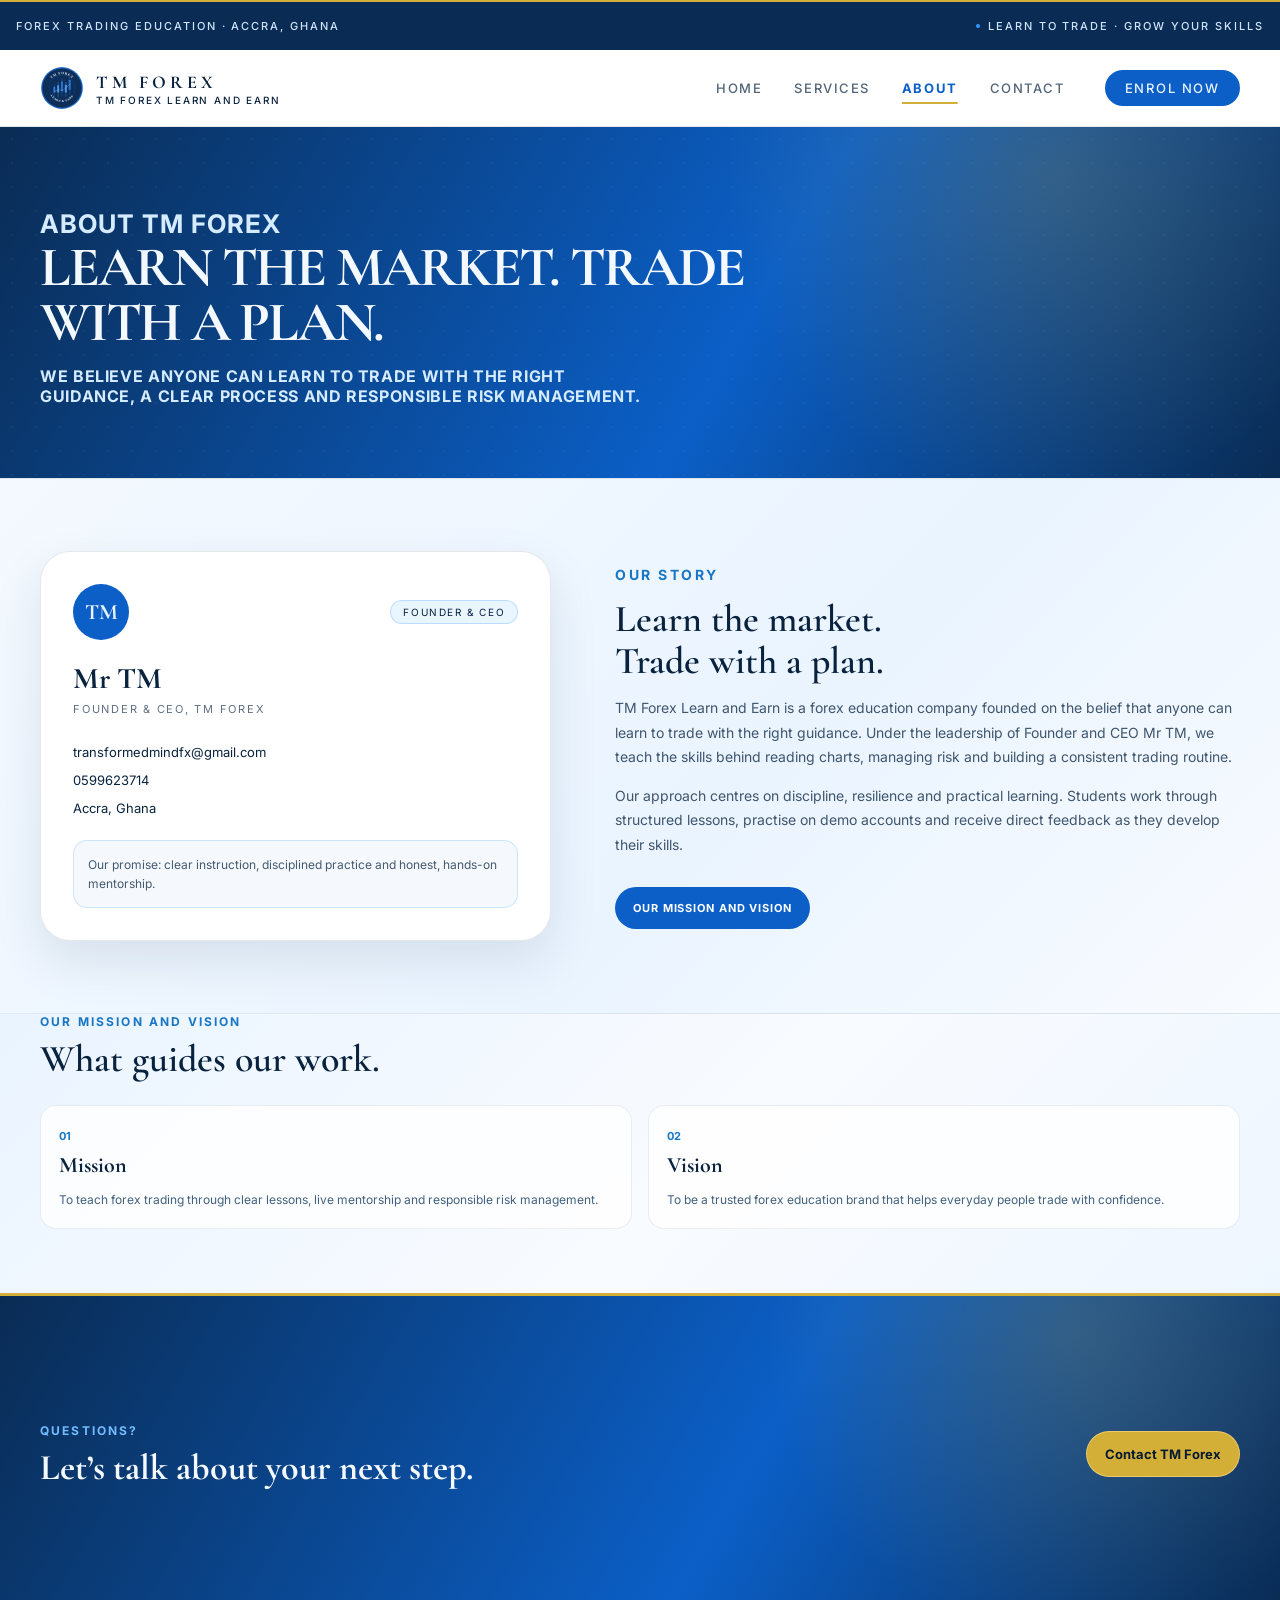
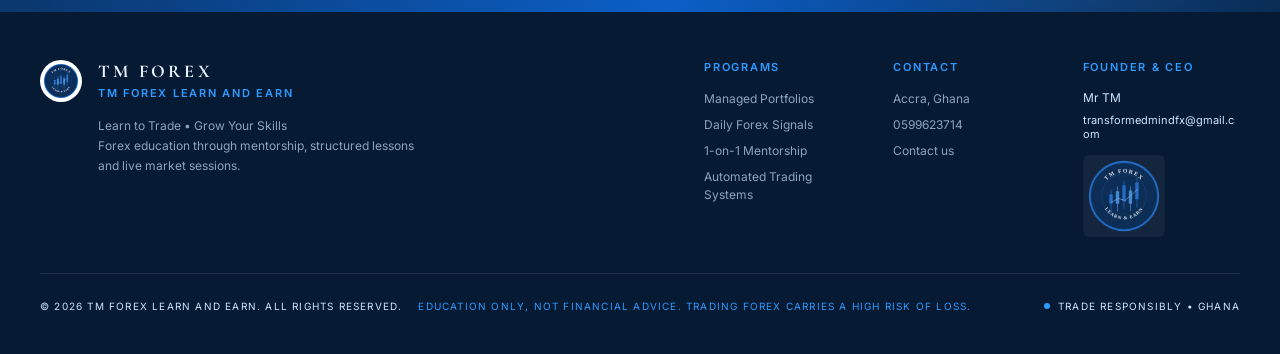
==== commit e606baa9: "about.html" ====
--- a/about.html
+++ b/about.html
@@ -9,6 +9,7 @@
   <link rel="preconnect" href="https://fonts.gstatic.com" crossorigin>
   <link href="https://fonts.googleapis.com/css2?family=Cormorant+Garamond:wght@400;500;600;700&family=Inter:wght@400;500;600;700&display=swap" rel="stylesheet">
   <link rel="stylesheet" href="tm-forex-learn-and-earn.css">
+  <link rel="icon" type="image/svg+xml" href="tm-forex-logo.svg">
 </head>
 <body class="tm-page tm-about-page">
   <div class="tm-page-topline">
@@ -17,7 +18,7 @@
   </div>
   <header class="tm-page-header">
     <div class="tm-page-header-inner">
-      <a class="tm-page-brand" href="tm-forex-learn-and-earn_1790678445563.html">
+      <a class="tm-page-brand" href="index.html">
         <img src="tm-forex-logo.svg" alt="TM Forex logo">
         <span class="tm-page-brand-copy">
           <strong>TM FOREX</strong>
@@ -25,22 +26,22 @@
         </span>
       </a>
       <nav class="tm-page-nav" aria-label="Main navigation">
-        <a href="tm-forex-learn-and-earn_1790678445563.html">Home</a>
+        <a href="index.html">Home</a>
         <a href="services.html">Services</a>
         <a href="about.html" aria-current="page">About</a>
         <a href="contact.html">Contact</a>
-        <a class="tm-page-enrol" href="tm-forex-learn-and-earn_1790678445563.html#contact">Enrol Now</a>
+        <a class="tm-page-enrol" href="index.html#contact">Enrol Now</a>
       </nav>
       <details class="tm-mobile-menu">
         <summary aria-label="Open navigation">
           <span></span><span></span><span></span>
         </summary>
         <nav aria-label="Mobile navigation">
-          <a href="tm-forex-learn-and-earn_1790678445563.html">Home</a>
+          <a href="index.html">Home</a>
           <a href="services.html">Services</a>
           <a href="about.html" aria-current="page">About</a>
           <a href="contact.html">Contact</a>
-          <a href="tm-forex-learn-and-earn_1790678445563.html#contact">Enrol Now</a>
+          <a href="index.html#contact">Enrol Now</a>
         </nav>
       </details>
     </div>
@@ -102,7 +103,7 @@
           <p class="tm-page-kicker">Questions?</p>
           <h2>Let’s talk about your next step.</h2>
         </div>
-        <a class="tm-page-cta" href="tm-forex-learn-and-earn_1790678445563.html#contact">Contact TM Forex</a>
+        <a class="tm-page-cta" href="index.html#contact">Contact TM Forex</a>
       </div>
     </section>
   </main>
@@ -139,7 +140,7 @@
             <h2>Founder &amp; CEO</h2>
             <div>Mr TM</div>
             <div class="tm-footer-email"><a href="https://mail.google.com/mail/?view=cm&amp;fs=1&amp;to=transformedmindfx%40gmail.com" target="_blank" rel="noopener noreferrer">transformedmindfx@gmail.com</a></div>
-            <a class="tm-footer-logo-tile" href="tm-forex-learn-and-earn_1790678445563.html#contact" aria-label="Contact TM Forex"><img src="tm-forex-logo.svg" alt="TM Forex logo"></a>
+            <a class="tm-footer-logo-tile" href="index.html#contact" aria-label="Contact TM Forex"><img src="tm-forex-logo.svg" alt="TM Forex logo"></a>
           </div>
         </div>
       </div>
--- a/tm-forex-learn-and-earn.css
+++ b/tm-forex-learn-and-earn.css
@@ -2559,4 +2559,149 @@
     color: var(--tm-ink) !important;
     text-decoration: none;
   }
-}+}
+
+
+/* ==========================================================
+   Unified mobile navigation (homepage + About/Services/Contact)
+   Link colour: change --tm-nav-link to restyle every menu.
+   ========================================================== */
+:root {
+  --tm-nav-link: #0b5fc7;
+}
+
+@media (max-width: 767px) {
+  /* Homepage: keep the header fixed like the inner pages */
+  header {
+    position: sticky;
+    top: 0;
+  }
+
+  /* Homepage: only one dropdown (hide the duplicate React panel) */
+  header > div.md\:hidden.border-t {
+    display: none !important;
+  }
+
+  header[data-tm-menu-open] nav {
+    display: grid;
+  }
+
+  /* Same menu button on every page */
+  header button,
+  .tm-mobile-menu summary {
+    width: 42px;
+    height: 42px;
+    border: 1px solid rgba(9, 35, 63, 0.2);
+    border-radius: 50%;
+    background: rgba(255, 255, 255, 0.7);
+  }
+
+  header button span,
+  .tm-mobile-menu summary span {
+    width: 100%;
+    height: 2px;
+    background: var(--tm-ink);
+    transition: transform 0.2s ease, opacity 0.2s ease;
+  }
+
+  .tm-mobile-menu summary span {
+    width: 18px;
+  }
+
+  header[data-tm-menu-open] button > div span:nth-child(1),
+  .tm-mobile-menu[open] summary span:nth-child(1) {
+    transform: translateY(6px) rotate(45deg);
+  }
+
+  header[data-tm-menu-open] button > div span:nth-child(2),
+  .tm-mobile-menu[open] summary span:nth-child(2) {
+    opacity: 0;
+  }
+
+  header[data-tm-menu-open] button > div span:nth-child(3),
+  .tm-mobile-menu[open] summary span:nth-child(3) {
+    transform: translateY(-6px) rotate(-45deg);
+  }
+
+  /* Same dropdown panel on every page */
+  .tm-mobile-menu {
+    position: static;
+  }
+
+  header nav,
+  .tm-mobile-menu nav {
+    top: calc(100% + 8px);
+    right: 12px;
+    left: 12px;
+    width: auto;
+    gap: 4px !important;
+    padding: 10px;
+    border: 1px solid rgba(9, 35, 63, 0.12);
+    border-radius: 18px;
+    background: rgba(255, 255, 255, 0.98);
+    box-shadow: 0 18px 46px rgba(9, 35, 63, 0.14);
+  }
+
+  .tm-mobile-menu nav {
+    display: grid;
+  }
+
+  /* Same link style on every page */
+  header nav a,
+  .tm-mobile-menu nav a {
+    padding: 12px 14px;
+    border-radius: 12px;
+    font-size: 12px;
+    font-weight: 600;
+    letter-spacing: 0.12em;
+    text-decoration: none;
+    text-transform: uppercase;
+  }
+
+  #root > div > header nav a:not([class*="bg-[#5C1A2A]"]),
+  #root > div > header nav a[aria-current="page"]:not([class*="bg-[#5C1A2A]"]),
+  .tm-mobile-menu nav a,
+  .tm-mobile-menu nav a[aria-current="page"] {
+    color: var(--tm-nav-link) !important;
+  }
+
+  #root > div > header nav a:not([class*="bg-[#5C1A2A]"]):hover,
+  .tm-mobile-menu nav a:hover {
+    background: var(--tm-pale-blue);
+  }
+
+  /* Current page: bold with a gold marker */
+  #root > div > header nav a[aria-current="page"]:not([class*="bg-[#5C1A2A]"]),
+  .tm-mobile-menu nav a[aria-current="page"] {
+    background: rgba(212, 175, 55, 0.14);
+    box-shadow: inset 3px 0 0 var(--tm-gold);
+    font-weight: 700;
+    text-decoration: none;
+  }
+
+  /* "Enrol Now" pill on every page */
+  #root > div > header nav a[class*="bg-[#5C1A2A]"],
+  .tm-mobile-menu nav a:last-child {
+    margin: 4px 0 0;
+    border-radius: 999px;
+    background: var(--tm-blue);
+    color: #e8f3ff !important;
+    text-align: center;
+  }
+
+  .tm-mobile-menu nav a:last-child:hover {
+    background: var(--tm-info-blue);
+    color: #fff !important;
+  }
+
+  /* Stop the brand text being squeezed next to the menu button */
+  .tm-page-brand,
+  .tm-page-brand-copy {
+    min-width: 0;
+  }
+}
+
+/* Inner pages: remove the default 8px body margin so the header is flush */
+body {
+  margin: 0;
+}
